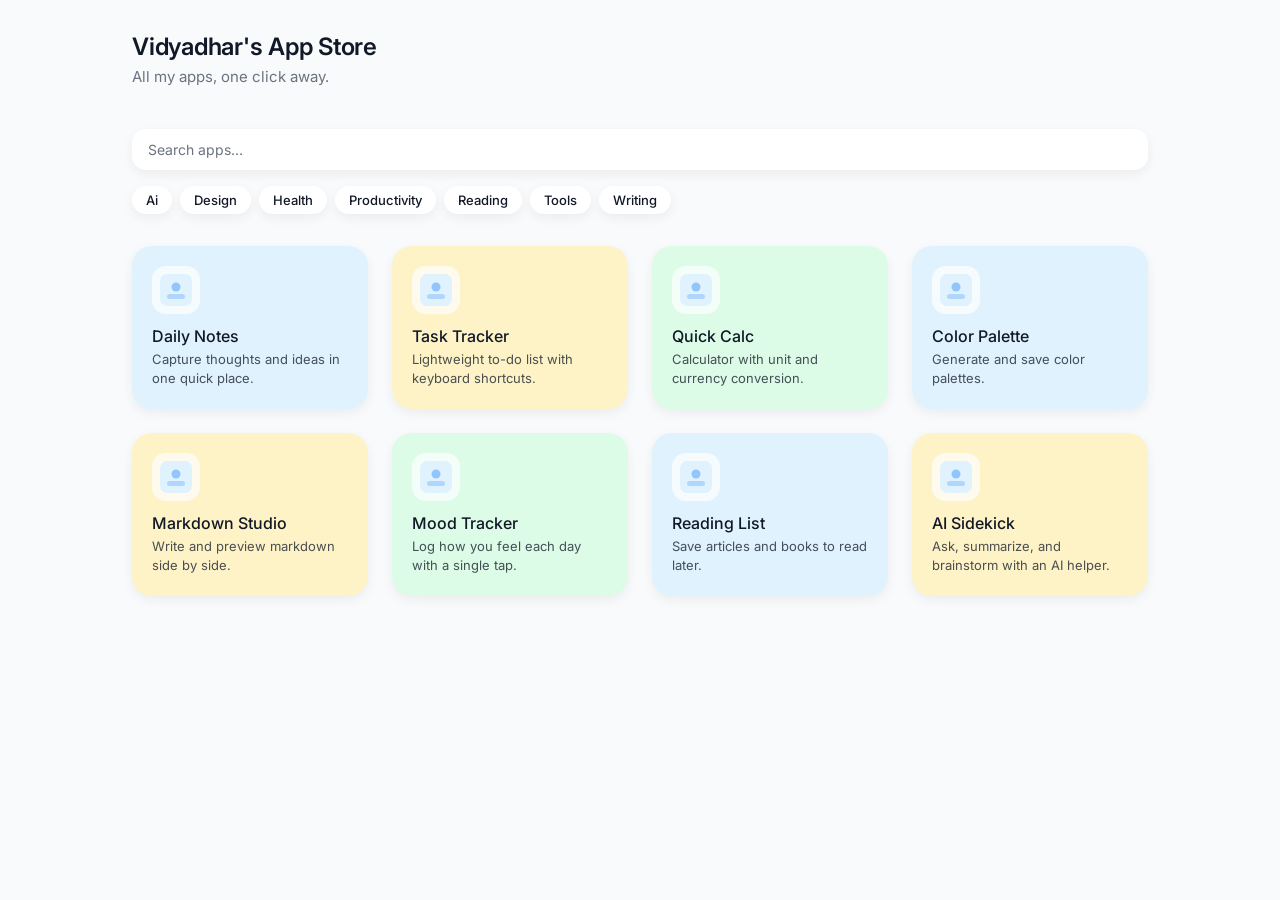
==== index.html @ 194a675a "deploy" ====
<!DOCTYPE html>
<html lang="en">
  <head>
    <meta charset="UTF-8" />
    <meta name="viewport" content="width=device-width, initial-scale=1.0" />
    <meta name="description" content="A minimal personal app store to access all of Vidyadhar's apps in one place." />
    <title>Vidyadhar's App Store</title>

    <link rel="preconnect" href="https://fonts.googleapis.com" />
    <link rel="preconnect" href="https://fonts.gstatic.com" crossorigin />
    <link
      href="https://fonts.googleapis.com/css2?family=Inter:wght@400;500;600&display=swap"
      rel="stylesheet"
    />

    <link rel="stylesheet" href="styles.css" />
  </head>
  <body>
    <main class="container">
      <header class="site-header">
        <h1 class="site-title">Vidyadhar's App Store</h1>
        <p class="site-subtitle">All my apps, one click away.</p>
      </header>

      <section class="controls" aria-label="Search and filter">
        <input
          id="search"
          class="search-input"
          type="search"
          placeholder="Search apps…"
          autocomplete="off"
        />
        <div id="tag-filter" class="tag-filter" role="group" aria-label="Filter by tag"></div>
      </section>

      <section
        id="app-grid"
        class="app-grid"
        aria-label="Apps"
        aria-live="polite"
      ></section>

      <p id="empty-state" class="empty-state" hidden>
        No apps match. Try clearing your search or filter.
      </p>
    </main>

    <script src="app.js" defer></script>
  </body>
</html>
---- styles.css ----
/*
 * Vidyadhar's App Store — styles
 *
 * Phase 7: full token system + layout + components, plus mobile tap
 * targets, page-load fade-in, and reduced-motion handling.
 */

/* ------------------------------------------------------------------
   Design tokens
   ------------------------------------------------------------------ */
:root {
  /* Color — brand */
  --color-primary: #6ee7b7;       /* soft mint */
  --color-secondary: #93c5fd;     /* soft blue */
  --color-accent: #fde68a;        /* soft yellow */

  /* Color — surface */
  --color-bg: #f9fafb;            /* very light gray page background */
  --color-card-1: #e0f2fe;        /* soft blue card */
  --color-card-2: #fef3c7;        /* soft yellow card */
  --color-card-3: #dcfce7;        /* soft mint card */

  /* Color — text */
  --color-text-primary: #111827;
  --color-text-secondary: #6b7280;

  /* Spacing scale (8px base) */
  --space-1: 4px;
  --space-2: 8px;
  --space-3: 16px;
  --space-4: 24px;
  --space-5: 32px;

  /* Layout */
  --container-max: 1080px;
  --page-padding: var(--space-4);     /* 24px, scales up to 32px on wider screens */
  --grid-gap: var(--space-4);         /* 24px between cards */
  --card-padding: 20px;

  /* Typography */
  --font-sans: "Inter", system-ui, -apple-system, "Segoe UI", Roboto,
    "Helvetica Neue", Arial, sans-serif;

  --font-size-title: 24px;
  --font-size-subtitle: 15px;
  --font-size-card-title: 16px;
  --font-size-description: 13px;
  --font-size-body: 14px;

  --font-weight-regular: 400;
  --font-weight-medium: 500;
  --font-weight-semibold: 600;

  --line-height-tight: 1.25;
  --line-height-normal: 1.5;

  /* Border radius */
  --radius-card: 20px;
  --radius-button: 14px;
  --radius-input: 14px;

  /* Shadows */
  --shadow-card: 0 4px 12px rgba(0, 0, 0, 0.06);
  --shadow-card-hover: 0 8px 20px rgba(0, 0, 0, 0.08);

  /* Motion */
  --transition-fast: 150ms ease;
  --transition-base: 200ms ease;
}

/* Bump page padding on wider screens (24 → 32px) */
@media (min-width: 768px) {
  :root {
    --page-padding: var(--space-5);
  }
}

/* ------------------------------------------------------------------
   Base reset & body
   ------------------------------------------------------------------ */
*,
*::before,
*::after {
  box-sizing: border-box;
}

html,
body {
  margin: 0;
  padding: 0;
}

body {
  background-color: var(--color-bg);
  color: var(--color-text-primary);
  font-family: var(--font-sans);
  font-size: var(--font-size-body);
  line-height: var(--line-height-normal);
  -webkit-font-smoothing: antialiased;
  -moz-osx-font-smoothing: grayscale;
}

img,
svg {
  display: block;
  max-width: 100%;
}

a {
  color: inherit;
  text-decoration: none;
}

button,
input {
  font-family: inherit;
  font-size: inherit;
}

/* Respect reduced motion */
@media (prefers-reduced-motion: reduce) {
  *,
  *::before,
  *::after {
    transition-duration: 0.01ms !important;
    animation-duration: 0.01ms !important;
  }
}

/* ------------------------------------------------------------------
   Page layout
   ------------------------------------------------------------------ */
.container {
  max-width: var(--container-max);
  margin: 0 auto;
  padding: var(--page-padding);
  /* Stack header → controls → grid → empty state with consistent rhythm.
     Individual sections control their own spacing below this base flow. */
  animation: page-fade-in 320ms ease-out both;
}

@keyframes page-fade-in {
  from {
    opacity: 0;
    transform: translateY(8px);
  }
  to {
    opacity: 1;
    transform: translateY(0);
  }
}

/* ------------------------------------------------------------------
   Site header
   ------------------------------------------------------------------ */
.site-header {
  margin-bottom: var(--space-5);   /* 32px breathing room before controls */
}

.site-title {
  margin: 0;
  font-size: var(--font-size-title);
  font-weight: var(--font-weight-semibold);
  line-height: var(--line-height-tight);
  letter-spacing: -0.01em;          /* slight tightening — feels friendlier at this size */
  color: var(--color-text-primary);
}

.site-subtitle {
  margin: var(--space-1) 0 0;       /* 4px below title */
  font-size: var(--font-size-subtitle);
  font-weight: var(--font-weight-regular);
  color: var(--color-text-secondary);
}

/* Slightly larger title on wider screens (still within spec's 20–24px range) */
@media (min-width: 768px) {
  .site-header {
    margin-bottom: 40px;            /* a touch more on desktop */
  }
}

/* ------------------------------------------------------------------
   Controls — search input and tag chips
   ------------------------------------------------------------------ */
.controls {
  display: flex;
  flex-direction: column;
  gap: var(--space-3);
  margin-bottom: var(--space-5);
}

.search-input {
  display: block;
  width: 100%;
  padding: 12px 16px;
  border: none;
  border-radius: var(--radius-input);
  background-color: #ffffff;
  box-shadow: var(--shadow-card);
  color: var(--color-text-primary);
  font-size: var(--font-size-body);
  transition: box-shadow var(--transition-fast);
}

.search-input::placeholder {
  color: var(--color-text-secondary);
}

/* Native search clear button — let the browser handle it; we just style focus */
.search-input:focus {
  outline: none;
  box-shadow: 0 0 0 3px var(--color-secondary);
}

/* Tag filter row */
.tag-filter {
  display: flex;
  flex-wrap: wrap;
  gap: var(--space-2);
}

.tag-chip {
  appearance: none;
  cursor: pointer;
  padding: 6px 14px;
  border: none;
  border-radius: 999px;
  background-color: #ffffff;
  color: var(--color-text-primary);
  font-size: var(--font-size-description);
  font-weight: var(--font-weight-medium);
  box-shadow: var(--shadow-card);
  text-transform: capitalize;       /* "ai" → "Ai" — keeps source data lower-case */
  transition: background-color var(--transition-fast),
              color var(--transition-fast),
              transform var(--transition-fast);
}

.tag-chip:hover {
  background-color: var(--color-bg);
}

.tag-chip[aria-pressed="true"] {
  background-color: var(--color-primary);
  color: var(--color-text-primary);
}

.tag-chip:focus-visible {
  outline: 2px solid var(--color-text-primary);
  outline-offset: 2px;
}

/* Bump tag chip tap target on mobile so chips clear the 44px AAA target.
   The search input and cards are already comfortably larger than 44px. */
@media (max-width: 767px) {
  .tag-chip {
    padding: 12px 18px;
    font-size: var(--font-size-body);
  }
}

/* Empty state — friendly message shown when no apps match or load fails */
.empty-state {
  margin: var(--space-5) 0 0;
  padding: var(--space-4);
  text-align: center;
  color: var(--color-text-secondary);
  font-size: var(--font-size-body);
}

/* ------------------------------------------------------------------
   App grid
   ------------------------------------------------------------------ */
.app-grid {
  display: grid;
  /* auto-fill with a 220px minimum gives 1 column on narrow screens
     and grows to 2/3/4 as space allows — no media queries needed. */
  grid-template-columns: repeat(auto-fill, minmax(220px, 1fr));
  gap: var(--grid-gap);
}

/* ------------------------------------------------------------------
   App card
   ------------------------------------------------------------------ */
.app-card {
  display: flex;
  flex-direction: column;
  gap: var(--space-1);              /* tight stack between icon → name → desc */
  padding: var(--card-padding);
  border-radius: var(--radius-card);
  background-color: var(--color-card-1);  /* default; nth-child overrides cycle pastels */
  color: var(--color-text-primary);
  box-shadow: var(--shadow-card);
  transition: transform var(--transition-base), box-shadow var(--transition-base);
  /* Cards are <a>; prevent inherited underline / blue from showing through. */
  text-decoration: none;
}

/* Cycle the three card backgrounds across the grid. */
.app-card:nth-child(3n + 1) { background-color: var(--color-card-1); }
.app-card:nth-child(3n + 2) { background-color: var(--color-card-2); }
.app-card:nth-child(3n)     { background-color: var(--color-card-3); }

.app-card:hover {
  transform: scale(1.02);
  box-shadow: var(--shadow-card-hover);
}

.app-card:focus-visible {
  outline: 2px solid var(--color-text-primary);
  outline-offset: 3px;
}

.app-card__icon {
  display: inline-flex;
  align-items: center;
  justify-content: center;
  width: 48px;
  height: 48px;
  margin-bottom: var(--space-2);    /* extra breathing room between icon and name */
  border-radius: 14px;
  background-color: rgba(255, 255, 255, 0.7);  /* neutralises icon across pastel cards */
  overflow: hidden;
}

.app-card__icon img {
  width: 32px;
  height: 32px;
  object-fit: contain;
}

.app-card__name {
  margin: 0;
  font-size: var(--font-size-card-title);
  font-weight: var(--font-weight-medium);
  line-height: var(--line-height-tight);
  color: var(--color-text-primary);
}

.app-card__desc {
  margin: 0;
  font-size: var(--font-size-description);
  line-height: var(--line-height-normal);
  /* Description stays in primary text color on pastel cards — keeps WCAG AA
     headroom on the lighter card backgrounds (#FEF3C7 in particular). */
  color: var(--color-text-primary);
  opacity: 0.75;                   /* gives a "secondary" feel without dropping contrast */
}
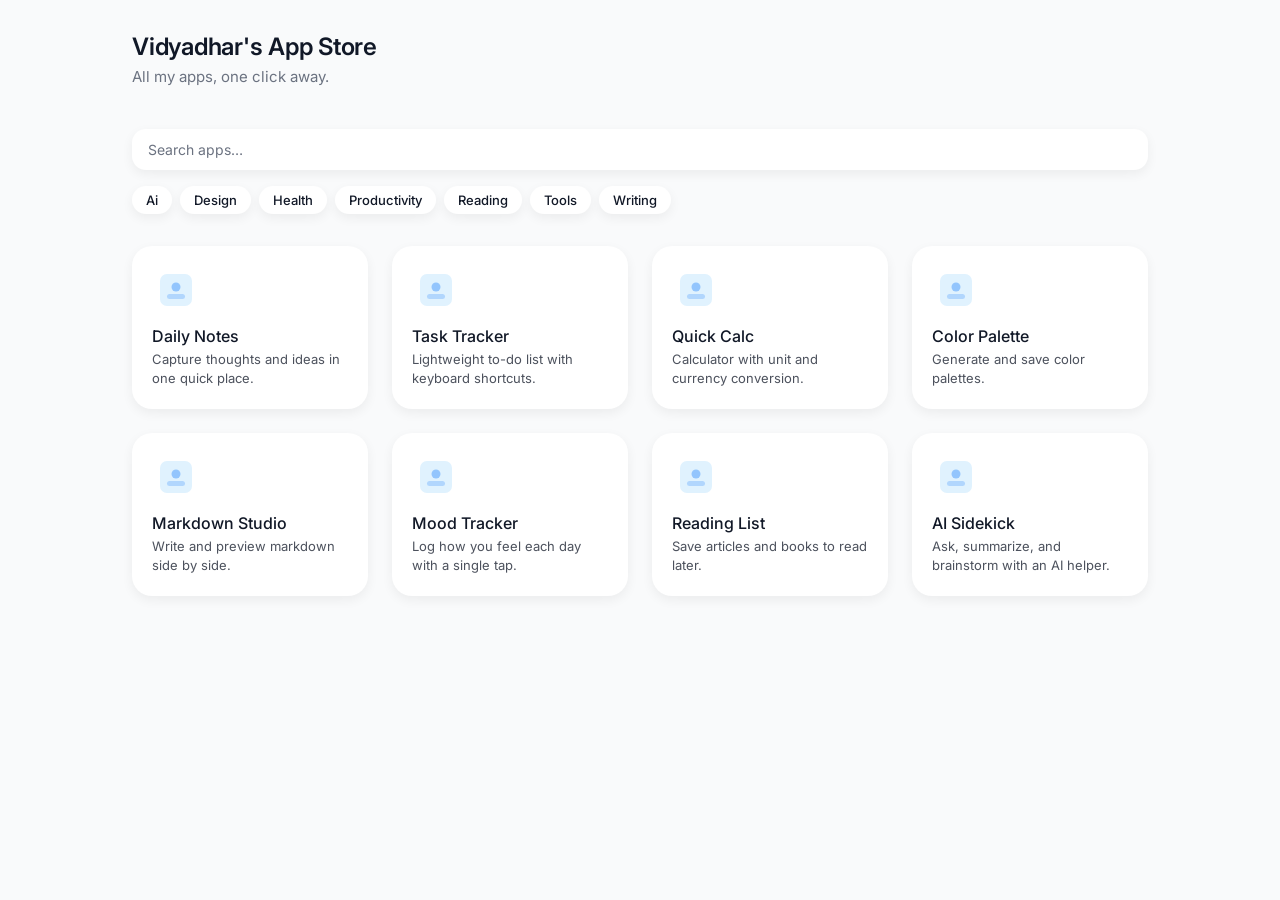
==== commit d21ed4a1: "Add favicon" ====
--- a/index.html
+++ b/index.html
@@ -5,6 +5,7 @@
     <meta name="viewport" content="width=device-width, initial-scale=1.0" />
     <meta name="description" content="A minimal personal app store to access all of Vidyadhar's apps in one place." />
     <title>Vidyadhar's App Store</title>
+    <link rel="icon" href="assets/favicon.svg" type="image/svg+xml" />
 
     <link rel="preconnect" href="https://fonts.googleapis.com" />
     <link rel="preconnect" href="https://fonts.gstatic.com" crossorigin />
--- a/styles.css
+++ b/styles.css
@@ -289,18 +289,13 @@
   gap: var(--space-1);              /* tight stack between icon → name → desc */
   padding: var(--card-padding);
   border-radius: var(--radius-card);
-  background-color: var(--color-card-1);  /* default; nth-child overrides cycle pastels */
+  background-color: #ffffff;
   color: var(--color-text-primary);
   box-shadow: var(--shadow-card);
   transition: transform var(--transition-base), box-shadow var(--transition-base);
   /* Cards are <a>; prevent inherited underline / blue from showing through. */
   text-decoration: none;
 }
-
-/* Cycle the three card backgrounds across the grid. */
-.app-card:nth-child(3n + 1) { background-color: var(--color-card-1); }
-.app-card:nth-child(3n + 2) { background-color: var(--color-card-2); }
-.app-card:nth-child(3n)     { background-color: var(--color-card-3); }
 
 .app-card:hover {
   transform: scale(1.02);
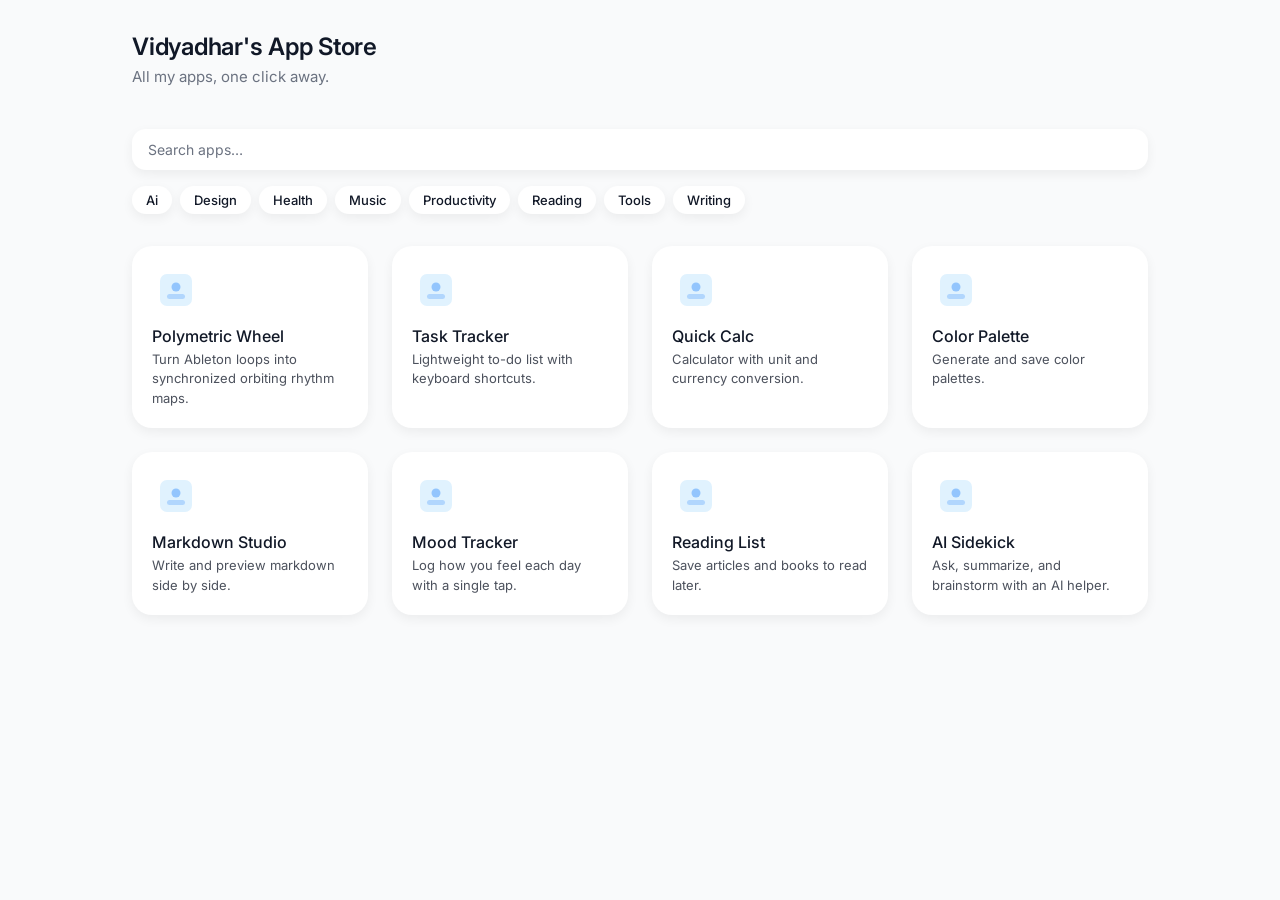
==== commit c060287e: "Add Polymetric Wheel landing page" ====
--- a/index.html
+++ b/index.html
@@ -46,6 +46,6 @@
       </p>
     </main>
 
-    <script src="app.js" defer></script>
+    <script src="app.js?v=polymetric-link" defer></script>
   </body>
 </html>
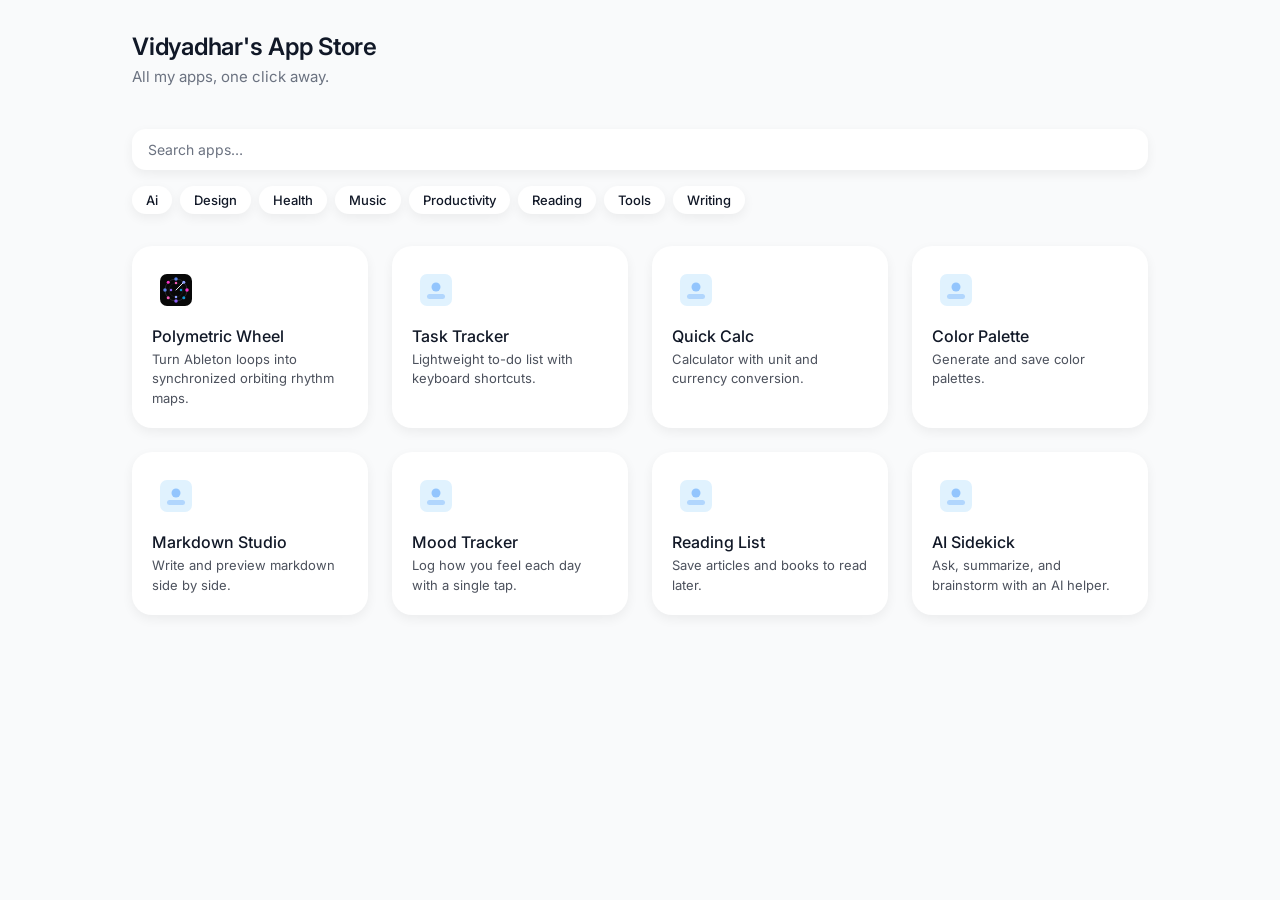
==== commit 60c99de5: "Add path-aware base href helper script to index.html for proxy compatibility" ====
--- a/index.html
+++ b/index.html
@@ -2,6 +2,16 @@
 <html lang="en">
   <head>
     <meta charset="UTF-8" />
+    <script>
+      // Path-aware base href: lets this app run standalone (/) and proxied at /lab.
+      // Must run before any <link>/<script>/<img> so relative URLs resolve correctly.
+      (function () {
+        var p = window.location.pathname;
+        if (p === "/lab" || p === "/lab/" || p.indexOf("/lab/") === 0) {
+          document.write('<base href="/lab/">');
+        }
+      })();
+    </script>
     <meta name="viewport" content="width=device-width, initial-scale=1.0" />
     <meta name="description" content="A minimal personal app store to access all of Vidyadhar's apps in one place." />
     <title>Vidyadhar's App Store</title>
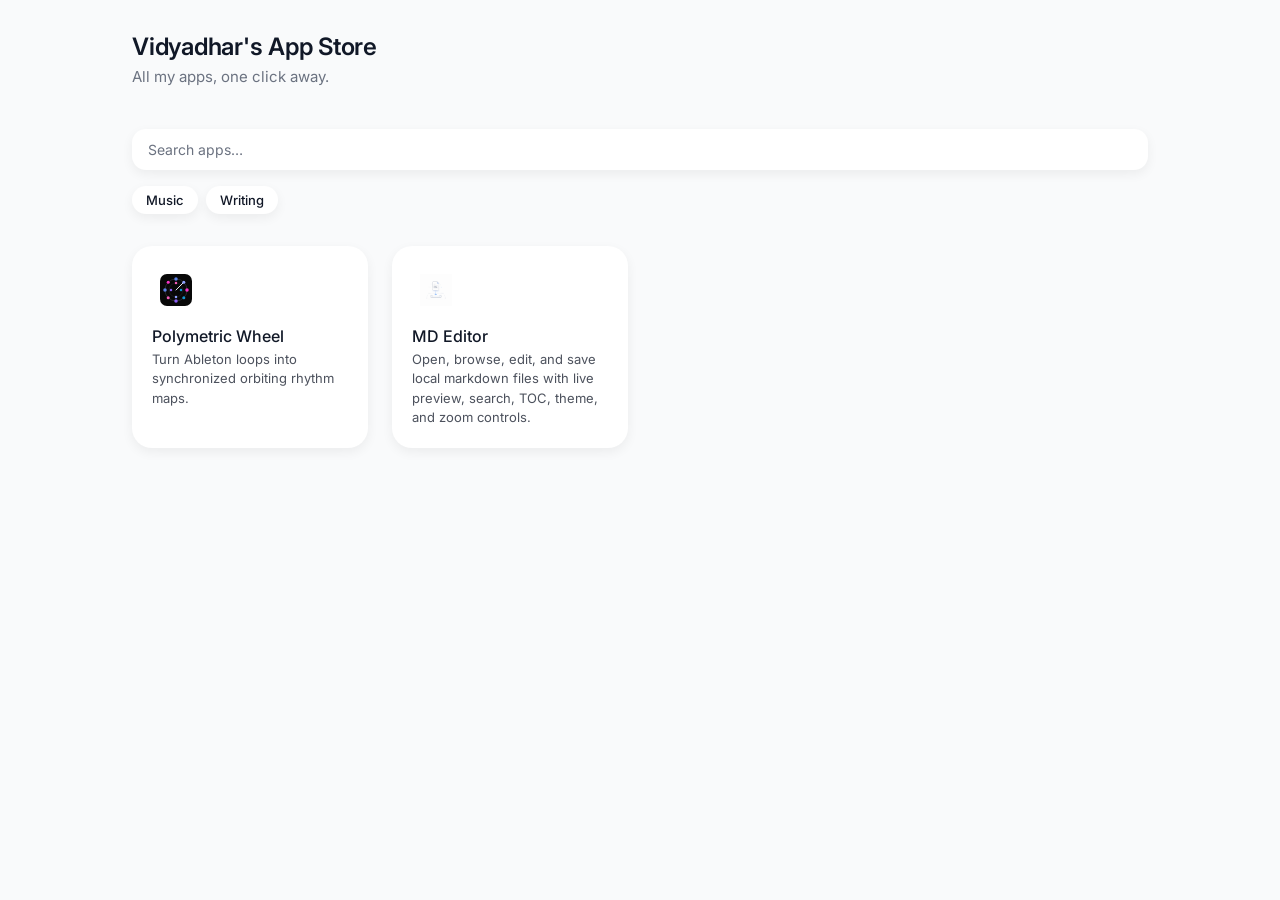
==== commit 4a023e1b: "Add PostHog event tracking" ====
--- a/index.html
+++ b/index.html
@@ -14,6 +14,10 @@
     </script>
     <meta name="viewport" content="width=device-width, initial-scale=1.0" />
     <meta name="description" content="A minimal personal app store to access all of Vidyadhar's apps in one place." />
+    <meta name="posthog-project-token" content="phc_x9yGaqKBTQXoJahL26L9i7pGTR4EkUJrdAotfad2AWU8" />
+    <meta name="posthog-api-host" content="https://us.i.posthog.com" />
+    <meta name="analytics-app-namespace" content="vidyadhar_app_store" />
+    <meta name="analytics-event-prefix" content="vappstore_" />
     <title>Vidyadhar's App Store</title>
     <link rel="icon" href="assets/favicon.svg" type="image/svg+xml" />
 
@@ -26,7 +30,7 @@
 
     <link rel="stylesheet" href="styles.css" />
   </head>
-  <body>
+  <body data-analytics-surface="app_store">
     <main class="container">
       <header class="site-header">
         <h1 class="site-title">Vidyadhar's App Store</h1>
@@ -56,6 +60,7 @@
       </p>
     </main>
 
-    <script src="app.js?v=polymetric-link" defer></script>
+    <script src="analytics.js" defer></script>
+    <script src="app.js?v=analytics-events" defer></script>
   </body>
 </html>
